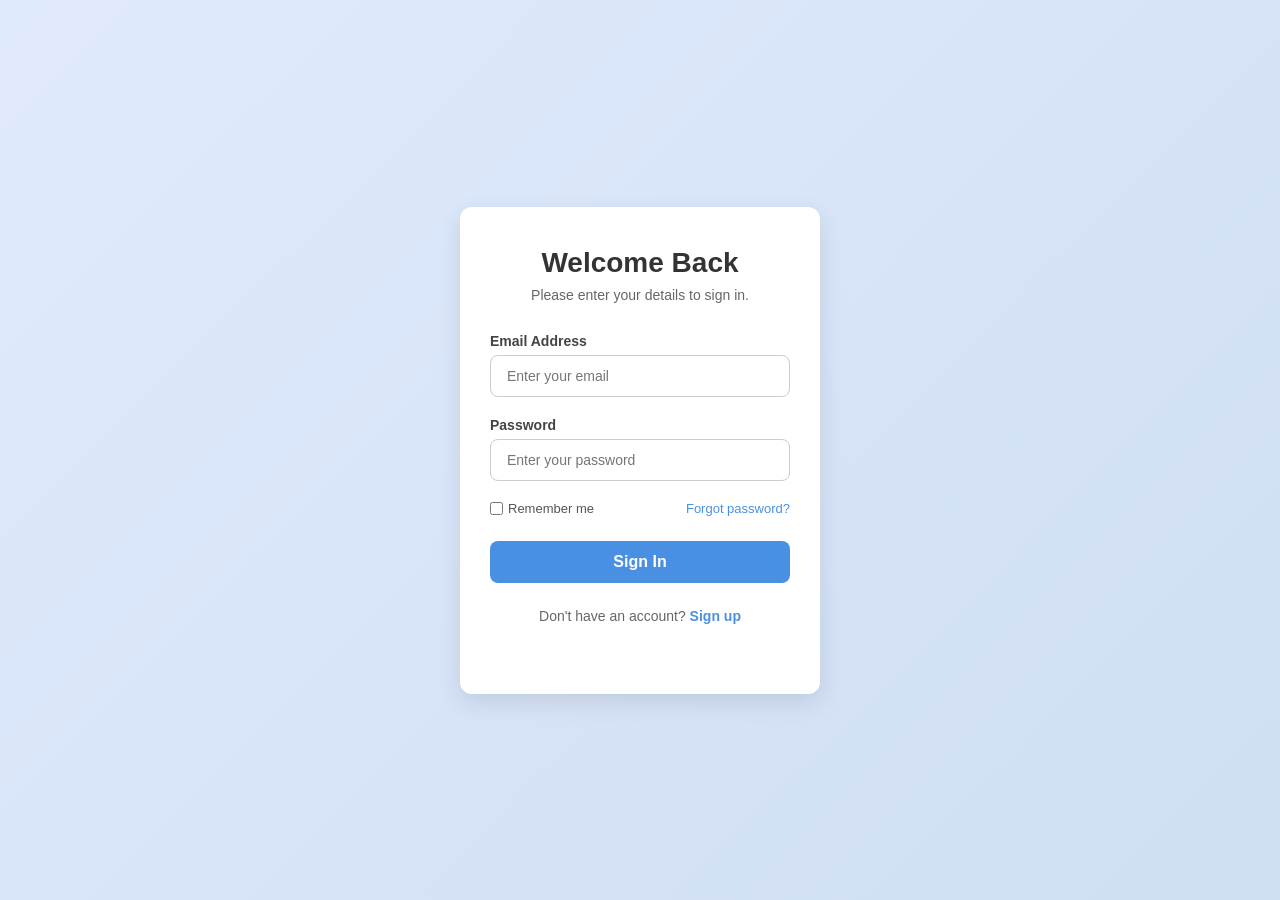
==== website.html @ b5af7443 "login page" ====
<!DOCTYPE html>
<html lang="en">
<head>
    <meta charset="UTF-8">
    <meta name="viewport" content="width=device-width, initial-scale=1.0">
    <title>Modern Login Page</title>
    <link rel="stylesheet" href="style.css">
</head>
<body>
    <div class="login-container">
        <div class="login-box">
            <h2>Welcome Back</h2>
            <p>Please enter your details to sign in.</p>
            
            <form action="#" method="POST">
                <div class="input-group">
                    <label for="email">Email Address</label>
                    <input type="email" id="email" required placeholder="Enter your email">
                </div>
                
                <div class="input-group">
                    <label for="password">Password</label>
                    <input type="password" id="password" required placeholder="Enter your password">
                </div>
                
                <div class="form-actions">
                    <label class="remember-me">
                        <input type="checkbox"> Remember me
                    </label>
                    <a href="#" class="forgot-pass">Forgot password?</a>
                </div>
                
                <button type="submit" class="login-btn">Sign In</button>
            </form>
            
            <p class="signup-redirect">Don't have an account? <a href="#">Sign up</a></p>
        </div>
    </div>
</body>
</html>
---- style.css ----
/* Reset basic styles */
* {
    margin: 0;
    padding: 0;
    box-sizing: border-box;
    font-family: 'Segoe UI', Tahoma, Geneva, Verdana, sans-serif;
}

body {
    background: linear-gradient(135deg, #e0eafc, #cfdef3);
    display: flex;
    justify-content: center;
    align-items: center;
    min-height: 100vh;
}

/* Container to center the box */
.login-container {
    width: 100%;
    max-width: 400px;
    padding: 20px;
}

/* Login Card Box */
.login-box {
    background: #ffffff;
    padding: 40px 30px;
    border-radius: 12px;
    box-shadow: 0 8px 24px rgba(0, 0, 0, 0.1);
    text-align: center;
}

.login-box h2 {
    color: #333333;
    margin-bottom: 8px;
    font-size: 28px;
}

.login-box p {
    color: #666666;
    font-size: 14px;
    margin-bottom: 30px;
}

/* Input Fields */
.input-group {
    margin-bottom: 20px;
    text-align: left;
}

.input-group label {
    display: block;
    color: #444444;
    font-size: 14px;
    margin-bottom: 6px;
    font-weight: 600;
}

.input-group input {
    width: 100%;
    padding: 12px 16px;
    border: 1px solid #cccccc;
    border-radius: 8px;
    font-size: 14px;
    transition: all 0.3s ease;
    outline: none;
}

.input-group input:focus {
    border-color: #4a90e2;
    box-shadow: 0 0 0 3px rgba(74, 144, 226, 0.2);
}

/* Form Utilities (Remember me & Forgot password) */
.form-actions {
    display: flex;
    justify-content: space-between;
    align-items: center;
    font-size: 13px;
    margin-bottom: 25px;
}

.remember-me {
    color: #555555;
    cursor: pointer;
    display: flex;
    align-items: center;
    gap: 5px;
}

.forgot-pass {
    color: #4a90e2;
    text-decoration: none;
    transition: color 0.2s;
}

.forgot-pass:hover {
    text-decoration: underline;
}

/* Submit Button */
.login-btn {
    width: 100%;
    padding: 12px;
    background-color: #4a90e2;
    color: white;
    border: none;
    border-radius: 8px;
    font-size: 16px;
    font-weight: 600;
    cursor: pointer;
    transition: background-color 0.3s ease;
}

.login-btn:hover {
    background-color: #357abd;
}

/* Signup Link Redirect */
.signup-redirect {
    margin-top: 25px;
    font-size: 14px;
    color: #666666;
}

.signup-redirect a {
    color: #4a90e2;
    text-decoration: none;
    font-weight: 600;
}

.signup-redirect a:hover {
    text-decoration: underline;
}
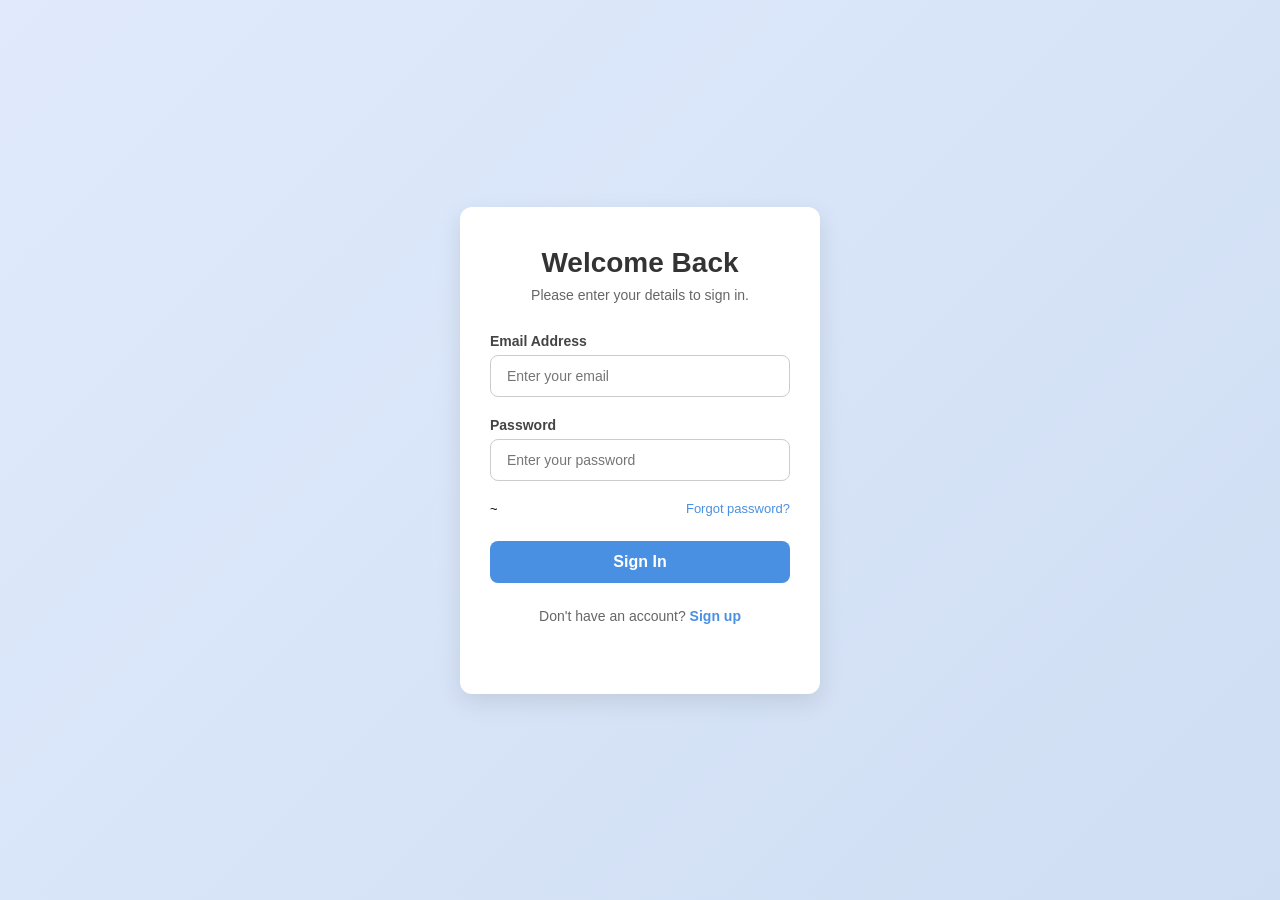
==== commit 09c103a3: "loginpage" ====
--- a/website.html
+++ b/website.html
@@ -24,9 +24,7 @@
                 </div>
                 
                 <div class="form-actions">
-                    <label class="remember-me">
-                        <input type="checkbox"> Remember me
-                    </label>
+                   ~
                     <a href="#" class="forgot-pass">Forgot password?</a>
                 </div>
                 
